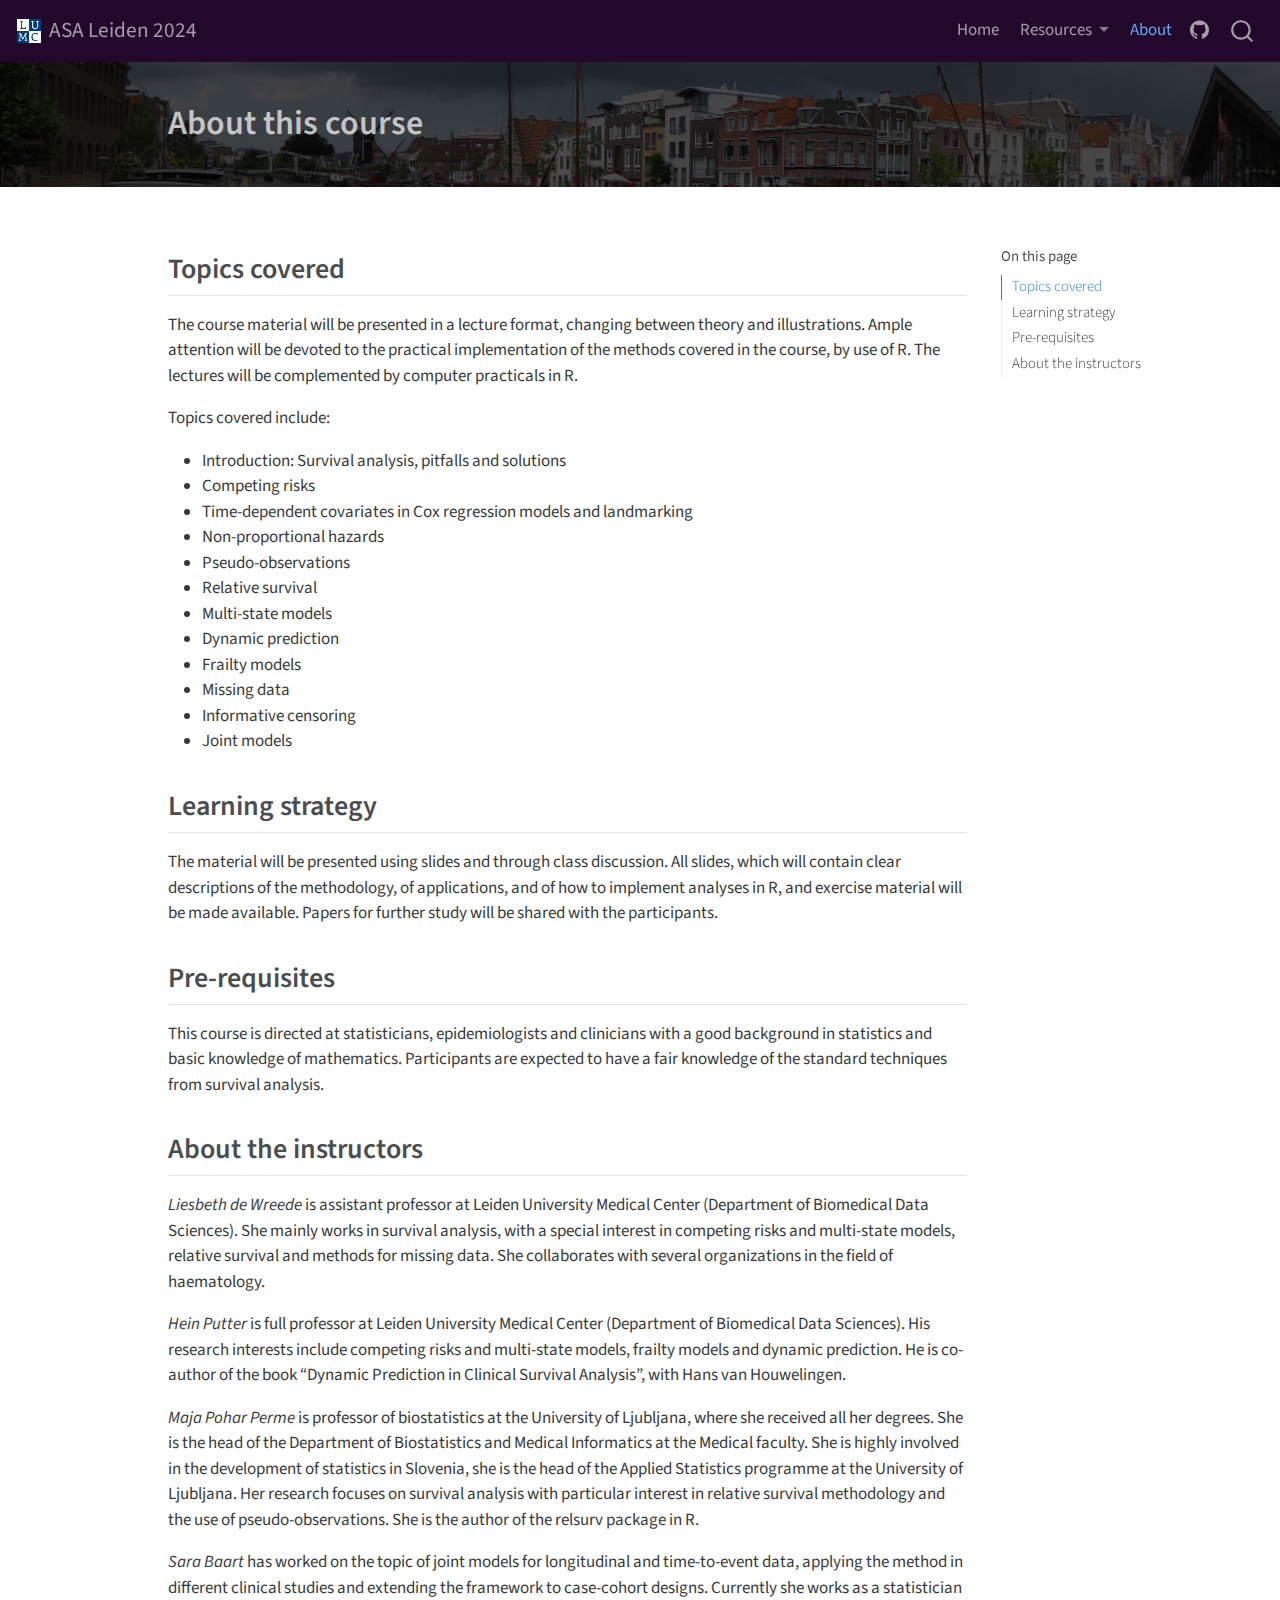
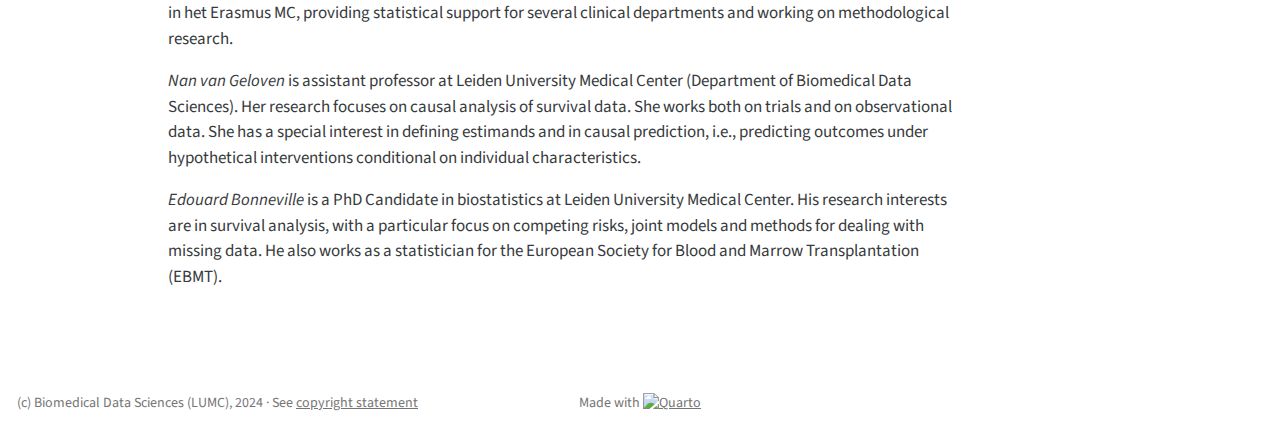
==== docs/about.html @ aadab391 "First test with docs/" ====
<!DOCTYPE html>
<html xmlns="http://www.w3.org/1999/xhtml" lang="en" xml:lang="en"><head>

<meta charset="utf-8">
<meta name="generator" content="quarto-1.3.450">

<meta name="viewport" content="width=device-width, initial-scale=1.0, user-scalable=yes">


<title>ASA Leiden 2024 - About this course</title>
<style>
code{white-space: pre-wrap;}
span.smallcaps{font-variant: small-caps;}
div.columns{display: flex; gap: min(4vw, 1.5em);}
div.column{flex: auto; overflow-x: auto;}
div.hanging-indent{margin-left: 1.5em; text-indent: -1.5em;}
ul.task-list{list-style: none;}
ul.task-list li input[type="checkbox"] {
  width: 0.8em;
  margin: 0 0.8em 0.2em -1em; /* quarto-specific, see https://github.com/quarto-dev/quarto-cli/issues/4556 */ 
  vertical-align: middle;
}
</style>


<script src="site_libs/quarto-nav/quarto-nav.js"></script>
<script src="site_libs/quarto-nav/headroom.min.js"></script>
<script src="site_libs/clipboard/clipboard.min.js"></script>
<script src="site_libs/quarto-search/autocomplete.umd.js"></script>
<script src="site_libs/quarto-search/fuse.min.js"></script>
<script src="site_libs/quarto-search/quarto-search.js"></script>
<meta name="quarto:offset" content="./">
<link href="./imgs/lumc-monogram-blauw-jpg.jpg" rel="icon" type="image/jpeg">
<script src="site_libs/quarto-html/quarto.js"></script>
<script src="site_libs/quarto-html/popper.min.js"></script>
<script src="site_libs/quarto-html/tippy.umd.min.js"></script>
<script src="site_libs/quarto-html/anchor.min.js"></script>
<link href="site_libs/quarto-html/tippy.css" rel="stylesheet">
<link href="site_libs/quarto-html/quarto-syntax-highlighting.css" rel="stylesheet" id="quarto-text-highlighting-styles">
<script src="site_libs/bootstrap/bootstrap.min.js"></script>
<link href="site_libs/bootstrap/bootstrap-icons.css" rel="stylesheet">
<link href="site_libs/bootstrap/bootstrap.min.css" rel="stylesheet" id="quarto-bootstrap" data-mode="light">
<script id="quarto-search-options" type="application/json">{
  "location": "navbar",
  "copy-button": false,
  "collapse-after": 3,
  "panel-placement": "end",
  "type": "overlay",
  "limit": 20,
  "language": {
    "search-no-results-text": "No results",
    "search-matching-documents-text": "matching documents",
    "search-copy-link-title": "Copy link to search",
    "search-hide-matches-text": "Hide additional matches",
    "search-more-match-text": "more match in this document",
    "search-more-matches-text": "more matches in this document",
    "search-clear-button-title": "Clear",
    "search-detached-cancel-button-title": "Cancel",
    "search-submit-button-title": "Submit",
    "search-label": "Search"
  }
}</script>
<style>

      .quarto-title-block .quarto-title-banner h1,
      .quarto-title-block .quarto-title-banner h2,
      .quarto-title-block .quarto-title-banner h3,
      .quarto-title-block .quarto-title-banner h4,
      .quarto-title-block .quarto-title-banner h5,
      .quarto-title-block .quarto-title-banner h6
      {
        color: lightgray;
      }

      .quarto-title-block .quarto-title-banner {
        color: lightgray;
background-image: url(imgs/leiden-banner-edit.jpg);
background-size: cover;
      }
</style>


</head>

<body class="nav-fixed">

<div id="quarto-search-results"></div>
  <header id="quarto-header" class="headroom fixed-top">
    <nav class="navbar navbar-expand-lg navbar-dark ">
      <div class="navbar-container container-fluid">
      <div class="navbar-brand-container">
    <a href="./index.html" class="navbar-brand navbar-brand-logo">
    <img src="./imgs/lumc-monogram-blauw-jpg.jpg" alt="" class="navbar-logo">
    </a>
    <a class="navbar-brand" href="./index.html">
    <span class="navbar-title">ASA Leiden 2024</span>
    </a>
  </div>
            <div id="quarto-search" class="" title="Search"></div>
          <button class="navbar-toggler" type="button" data-bs-toggle="collapse" data-bs-target="#navbarCollapse" aria-controls="navbarCollapse" aria-expanded="false" aria-label="Toggle navigation" onclick="if (window.quartoToggleHeadroom) { window.quartoToggleHeadroom(); }">
  <span class="navbar-toggler-icon"></span>
</button>
          <div class="collapse navbar-collapse" id="navbarCollapse">
            <ul class="navbar-nav navbar-nav-scroll ms-auto">
  <li class="nav-item">
    <a class="nav-link" href="./index.html" rel="" target="">
 <span class="menu-text">Home</span></a>
  </li>  
  <li class="nav-item dropdown ">
    <a class="nav-link dropdown-toggle" href="#" id="nav-menu-resources" role="button" data-bs-toggle="dropdown" aria-expanded="false" rel="" target="">
 <span class="menu-text">Resources</span>
    </a>
    <ul class="dropdown-menu dropdown-menu-end" aria-labelledby="nav-menu-resources">    
        <li>
    <a class="dropdown-item" href="./resources/schedule.html" rel="" target="">
 <span class="dropdown-text">Schedule</span></a>
  </li>  
        <li>
    <a class="dropdown-item" href="./resources/software.html" rel="" target="">
 <span class="dropdown-text">Software</span></a>
  </li>  
        <li>
    <a class="dropdown-item" href="./resources/cancellation.html" rel="" target="">
 <span class="dropdown-text">Cancellation</span></a>
  </li>  
    </ul>
  </li>
  <li class="nav-item">
    <a class="nav-link active" href="./about.html" rel="" target="" aria-current="page">
 <span class="menu-text">About</span></a>
  </li>  
  <li class="nav-item compact">
    <a class="nav-link" href="https://github.com/survival-lumc" rel="" target=""><i class="bi bi-github" role="img">
</i> 
 <span class="menu-text"></span></a>
  </li>  
</ul>
            <div class="quarto-navbar-tools">
</div>
          </div> <!-- /navcollapse -->
      </div> <!-- /container-fluid -->
    </nav>
</header>
<!-- content -->
<header id="title-block-header" class="quarto-title-block default page-columns page-full">
  <div class="quarto-title-banner page-columns page-full">
    <div class="quarto-title column-body">
      <h1 class="title">About this course</h1>
                      </div>
  </div>
    
  
  <div class="quarto-title-meta">

      
    
      
    </div>
    
  
  </header><div id="quarto-content" class="quarto-container page-columns page-rows-contents page-layout-article page-navbar">
<!-- sidebar -->
<!-- margin-sidebar -->
    <div id="quarto-margin-sidebar" class="sidebar margin-sidebar">
        <nav id="TOC" role="doc-toc" class="toc-active">
    <h2 id="toc-title">On this page</h2>
   
  <ul>
  <li><a href="#topics-covered" id="toc-topics-covered" class="nav-link active" data-scroll-target="#topics-covered">Topics covered</a></li>
  <li><a href="#learning-strategy" id="toc-learning-strategy" class="nav-link" data-scroll-target="#learning-strategy">Learning strategy</a></li>
  <li><a href="#prerequisites" id="toc-prerequisites" class="nav-link" data-scroll-target="#prerequisites">Pre‐requisites</a></li>
  <li><a href="#about-the-instructors" id="toc-about-the-instructors" class="nav-link" data-scroll-target="#about-the-instructors">About the instructors</a></li>
  </ul>
</nav>
    </div>
<!-- main -->
<main class="content quarto-banner-title-block" id="quarto-document-content">




<section id="topics-covered" class="level2">
<h2 class="anchored" data-anchor-id="topics-covered">Topics covered</h2>
<p>The course material will be presented in a lecture format, changing between theory and illustrations. Ample attention will be devoted to the practical implementation of the methods covered in the course, by use of R. The lectures will be complemented by computer practicals in R.</p>
<p>Topics covered include:</p>
<ul>
<li>Introduction: Survival analysis, pitfalls and solutions</li>
<li>Competing risks</li>
<li>Time-dependent covariates in Cox regression models and landmarking</li>
<li>Non-proportional hazards</li>
<li>Pseudo-observations</li>
<li>Relative survival</li>
<li>Multi-state models</li>
<li>Dynamic prediction</li>
<li>Frailty models</li>
<li>Missing data</li>
<li>Informative censoring</li>
<li>Joint models</li>
</ul>
</section>
<section id="learning-strategy" class="level2">
<h2 class="anchored" data-anchor-id="learning-strategy">Learning strategy</h2>
<p>The material will be presented using slides and through class discussion. All slides, which will contain clear descriptions of the methodology, of applications, and of how to implement analyses in R, and exercise material will be made available. Papers for further study will be shared with the participants.</p>
</section>
<section id="prerequisites" class="level2">
<h2 class="anchored" data-anchor-id="prerequisites">Pre‐requisites</h2>
<p>This course is directed at statisticians, epidemiologists and clinicians with a good background in statistics and basic knowledge of mathematics. Participants are expected to have a fair knowledge of the standard techniques from survival analysis.</p>
</section>
<section id="about-the-instructors" class="level2">
<h2 class="anchored" data-anchor-id="about-the-instructors">About the instructors</h2>
<p><em>Liesbeth de Wreede</em> is assistant professor at Leiden University Medical Center (Department of Biomedical Data Sciences). She mainly works in survival analysis, with a special interest in competing risks and multi-state models, relative survival and methods for missing data. She collaborates with several organizations in the field of haematology.</p>
<p><em>Hein Putter</em> is full professor at Leiden University Medical Center (Department of Biomedical Data Sciences). His research interests include competing risks and multi-state models, frailty models and dynamic prediction. He is co-author of the book “Dynamic Prediction in Clinical Survival Analysis”, with Hans van Houwelingen.</p>
<p><em>Maja Pohar Perme</em> is professor of biostatistics at the University of Ljubljana, where she received all her degrees. She is the head of the Department of Biostatistics and Medical Informatics at the Medical faculty. She is highly involved in the development of statistics in Slovenia, she is the head of the Applied Statistics programme at the University of Ljubljana. Her research focuses on survival analysis with particular interest in relative survival methodology and the use of pseudo-observations. She is the author of the relsurv package in R.</p>
<p><em>Sara Baart</em> has worked on the topic of joint models for longitudinal and time-to-event data, applying the method in different clinical studies and extending the framework to case-cohort designs. Currently she works as a statistician in het Erasmus MC, providing statistical support for several clinical departments and working on methodological research.</p>
<p><em>Nan van Geloven</em> is assistant professor at Leiden University Medical Center (Department of Biomedical Data Sciences). Her research focuses on causal analysis of survival data. She works both on trials and on observational data. She has a special interest in defining estimands and in causal prediction, i.e., predicting outcomes under hypothetical interventions conditional on individual characteristics.</p>
<p><em>Edouard Bonneville</em> is a PhD Candidate in biostatistics at Leiden University Medical Center. His research interests are in survival analysis, with a particular focus on competing risks, joint models and methods for dealing with missing data. He also works as a statistician for the European Society for Blood and Marrow Transplantation (EBMT).</p>


</section>

</main> <!-- /main -->
<script id="quarto-html-after-body" type="application/javascript">
window.document.addEventListener("DOMContentLoaded", function (event) {
  const toggleBodyColorMode = (bsSheetEl) => {
    const mode = bsSheetEl.getAttribute("data-mode");
    const bodyEl = window.document.querySelector("body");
    if (mode === "dark") {
      bodyEl.classList.add("quarto-dark");
      bodyEl.classList.remove("quarto-light");
    } else {
      bodyEl.classList.add("quarto-light");
      bodyEl.classList.remove("quarto-dark");
    }
  }
  const toggleBodyColorPrimary = () => {
    const bsSheetEl = window.document.querySelector("link#quarto-bootstrap");
    if (bsSheetEl) {
      toggleBodyColorMode(bsSheetEl);
    }
  }
  toggleBodyColorPrimary();  
  const icon = "";
  const anchorJS = new window.AnchorJS();
  anchorJS.options = {
    placement: 'right',
    icon: icon
  };
  anchorJS.add('.anchored');
  const isCodeAnnotation = (el) => {
    for (const clz of el.classList) {
      if (clz.startsWith('code-annotation-')) {                     
        return true;
      }
    }
    return false;
  }
  const clipboard = new window.ClipboardJS('.code-copy-button', {
    text: function(trigger) {
      const codeEl = trigger.previousElementSibling.cloneNode(true);
      for (const childEl of codeEl.children) {
        if (isCodeAnnotation(childEl)) {
          childEl.remove();
        }
      }
      return codeEl.innerText;
    }
  });
  clipboard.on('success', function(e) {
    // button target
    const button = e.trigger;
    // don't keep focus
    button.blur();
    // flash "checked"
    button.classList.add('code-copy-button-checked');
    var currentTitle = button.getAttribute("title");
    button.setAttribute("title", "Copied!");
    let tooltip;
    if (window.bootstrap) {
      button.setAttribute("data-bs-toggle", "tooltip");
      button.setAttribute("data-bs-placement", "left");
      button.setAttribute("data-bs-title", "Copied!");
      tooltip = new bootstrap.Tooltip(button, 
        { trigger: "manual", 
          customClass: "code-copy-button-tooltip",
          offset: [0, -8]});
      tooltip.show();    
    }
    setTimeout(function() {
      if (tooltip) {
        tooltip.hide();
        button.removeAttribute("data-bs-title");
        button.removeAttribute("data-bs-toggle");
        button.removeAttribute("data-bs-placement");
      }
      button.setAttribute("title", currentTitle);
      button.classList.remove('code-copy-button-checked');
    }, 1000);
    // clear code selection
    e.clearSelection();
  });
  function tippyHover(el, contentFn) {
    const config = {
      allowHTML: true,
      content: contentFn,
      maxWidth: 500,
      delay: 100,
      arrow: false,
      appendTo: function(el) {
          return el.parentElement;
      },
      interactive: true,
      interactiveBorder: 10,
      theme: 'quarto',
      placement: 'bottom-start'
    };
    window.tippy(el, config); 
  }
  const noterefs = window.document.querySelectorAll('a[role="doc-noteref"]');
  for (var i=0; i<noterefs.length; i++) {
    const ref = noterefs[i];
    tippyHover(ref, function() {
      // use id or data attribute instead here
      let href = ref.getAttribute('data-footnote-href') || ref.getAttribute('href');
      try { href = new URL(href).hash; } catch {}
      const id = href.replace(/^#\/?/, "");
      const note = window.document.getElementById(id);
      return note.innerHTML;
    });
  }
      let selectedAnnoteEl;
      const selectorForAnnotation = ( cell, annotation) => {
        let cellAttr = 'data-code-cell="' + cell + '"';
        let lineAttr = 'data-code-annotation="' +  annotation + '"';
        const selector = 'span[' + cellAttr + '][' + lineAttr + ']';
        return selector;
      }
      const selectCodeLines = (annoteEl) => {
        const doc = window.document;
        const targetCell = annoteEl.getAttribute("data-target-cell");
        const targetAnnotation = annoteEl.getAttribute("data-target-annotation");
        const annoteSpan = window.document.querySelector(selectorForAnnotation(targetCell, targetAnnotation));
        const lines = annoteSpan.getAttribute("data-code-lines").split(",");
        const lineIds = lines.map((line) => {
          return targetCell + "-" + line;
        })
        let top = null;
        let height = null;
        let parent = null;
        if (lineIds.length > 0) {
            //compute the position of the single el (top and bottom and make a div)
            const el = window.document.getElementById(lineIds[0]);
            top = el.offsetTop;
            height = el.offsetHeight;
            parent = el.parentElement.parentElement;
          if (lineIds.length > 1) {
            const lastEl = window.document.getElementById(lineIds[lineIds.length - 1]);
            const bottom = lastEl.offsetTop + lastEl.offsetHeight;
            height = bottom - top;
          }
          if (top !== null && height !== null && parent !== null) {
            // cook up a div (if necessary) and position it 
            let div = window.document.getElementById("code-annotation-line-highlight");
            if (div === null) {
              div = window.document.createElement("div");
              div.setAttribute("id", "code-annotation-line-highlight");
              div.style.position = 'absolute';
              parent.appendChild(div);
            }
            div.style.top = top - 2 + "px";
            div.style.height = height + 4 + "px";
            let gutterDiv = window.document.getElementById("code-annotation-line-highlight-gutter");
            if (gutterDiv === null) {
              gutterDiv = window.document.createElement("div");
              gutterDiv.setAttribute("id", "code-annotation-line-highlight-gutter");
              gutterDiv.style.position = 'absolute';
              const codeCell = window.document.getElementById(targetCell);
              const gutter = codeCell.querySelector('.code-annotation-gutter');
              gutter.appendChild(gutterDiv);
            }
            gutterDiv.style.top = top - 2 + "px";
            gutterDiv.style.height = height + 4 + "px";
          }
          selectedAnnoteEl = annoteEl;
        }
      };
      const unselectCodeLines = () => {
        const elementsIds = ["code-annotation-line-highlight", "code-annotation-line-highlight-gutter"];
        elementsIds.forEach((elId) => {
          const div = window.document.getElementById(elId);
          if (div) {
            div.remove();
          }
        });
        selectedAnnoteEl = undefined;
      };
      // Attach click handler to the DT
      const annoteDls = window.document.querySelectorAll('dt[data-target-cell]');
      for (const annoteDlNode of annoteDls) {
        annoteDlNode.addEventListener('click', (event) => {
          const clickedEl = event.target;
          if (clickedEl !== selectedAnnoteEl) {
            unselectCodeLines();
            const activeEl = window.document.querySelector('dt[data-target-cell].code-annotation-active');
            if (activeEl) {
              activeEl.classList.remove('code-annotation-active');
            }
            selectCodeLines(clickedEl);
            clickedEl.classList.add('code-annotation-active');
          } else {
            // Unselect the line
            unselectCodeLines();
            clickedEl.classList.remove('code-annotation-active');
          }
        });
      }
  const findCites = (el) => {
    const parentEl = el.parentElement;
    if (parentEl) {
      const cites = parentEl.dataset.cites;
      if (cites) {
        return {
          el,
          cites: cites.split(' ')
        };
      } else {
        return findCites(el.parentElement)
      }
    } else {
      return undefined;
    }
  };
  var bibliorefs = window.document.querySelectorAll('a[role="doc-biblioref"]');
  for (var i=0; i<bibliorefs.length; i++) {
    const ref = bibliorefs[i];
    const citeInfo = findCites(ref);
    if (citeInfo) {
      tippyHover(citeInfo.el, function() {
        var popup = window.document.createElement('div');
        citeInfo.cites.forEach(function(cite) {
          var citeDiv = window.document.createElement('div');
          citeDiv.classList.add('hanging-indent');
          citeDiv.classList.add('csl-entry');
          var biblioDiv = window.document.getElementById('ref-' + cite);
          if (biblioDiv) {
            citeDiv.innerHTML = biblioDiv.innerHTML;
          }
          popup.appendChild(citeDiv);
        });
        return popup.innerHTML;
      });
    }
  }
});
</script>
</div> <!-- /content -->
<footer class="footer">
  <div class="nav-footer">
    <div class="nav-footer-left">(c) Biomedical Data Sciences (LUMC), 2024 · See <a href="./copyright.html">copyright statement</a></div>   
    <div class="nav-footer-center">Made with <a href="https://quarto.org/"><img src="https://quarto.org/quarto.png" class="img-fluid" alt="Quarto" width="65"></a></div>
    <div class="nav-footer-right">
      &nbsp;
    </div>
  </div>
</footer>



</body></html>
---- docs/site_libs/quarto-html/tippy.css ----
.tippy-box[data-animation=fade][data-state=hidden]{opacity:0}[data-tippy-root]{max-width:calc(100vw - 10px)}.tippy-box{position:relative;background-color:#333;color:#fff;border-radius:4px;font-size:14px;line-height:1.4;white-space:normal;outline:0;transition-property:transform,visibility,opacity}.tippy-box[data-placement^=top]>.tippy-arrow{bottom:0}.tippy-box[data-placement^=top]>.tippy-arrow:before{bottom:-7px;left:0;border-width:8px 8px 0;border-top-color:initial;transform-origin:center top}.tippy-box[data-placement^=bottom]>.tippy-arrow{top:0}.tippy-box[data-placement^=bottom]>.tippy-arrow:before{top:-7px;left:0;border-width:0 8px 8px;border-bottom-color:initial;transform-origin:center bottom}.tippy-box[data-placement^=left]>.tippy-arrow{right:0}.tippy-box[data-placement^=left]>.tippy-arrow:before{border-width:8px 0 8px 8px;border-left-color:initial;right:-7px;transform-origin:center left}.tippy-box[data-placement^=right]>.tippy-arrow{left:0}.tippy-box[data-placement^=right]>.tippy-arrow:before{left:-7px;border-width:8px 8px 8px 0;border-right-color:initial;transform-origin:center right}.tippy-box[data-inertia][data-state=visible]{transition-timing-function:cubic-bezier(.54,1.5,.38,1.11)}.tippy-arrow{width:16px;height:16px;color:#333}.tippy-arrow:before{content:"";position:absolute;border-color:transparent;border-style:solid}.tippy-content{position:relative;padding:5px 9px;z-index:1}
---- docs/site_libs/quarto-html/quarto-syntax-highlighting.css ----
/* quarto syntax highlight colors */
:root {
  --quarto-hl-ot-color: #003B4F;
  --quarto-hl-at-color: #657422;
  --quarto-hl-ss-color: #20794D;
  --quarto-hl-an-color: #5E5E5E;
  --quarto-hl-fu-color: #4758AB;
  --quarto-hl-st-color: #20794D;
  --quarto-hl-cf-color: #003B4F;
  --quarto-hl-op-color: #5E5E5E;
  --quarto-hl-er-color: #AD0000;
  --quarto-hl-bn-color: #AD0000;
  --quarto-hl-al-color: #AD0000;
  --quarto-hl-va-color: #111111;
  --quarto-hl-bu-color: inherit;
  --quarto-hl-ex-color: inherit;
  --quarto-hl-pp-color: #AD0000;
  --quarto-hl-in-color: #5E5E5E;
  --quarto-hl-vs-color: #20794D;
  --quarto-hl-wa-color: #5E5E5E;
  --quarto-hl-do-color: #5E5E5E;
  --quarto-hl-im-color: #00769E;
  --quarto-hl-ch-color: #20794D;
  --quarto-hl-dt-color: #AD0000;
  --quarto-hl-fl-color: #AD0000;
  --quarto-hl-co-color: #5E5E5E;
  --quarto-hl-cv-color: #5E5E5E;
  --quarto-hl-cn-color: #8f5902;
  --quarto-hl-sc-color: #5E5E5E;
  --quarto-hl-dv-color: #AD0000;
  --quarto-hl-kw-color: #003B4F;
}

/* other quarto variables */
:root {
  --quarto-font-monospace: SFMono-Regular, Menlo, Monaco, Consolas, "Liberation Mono", "Courier New", monospace;
}

pre > code.sourceCode > span {
  color: #003B4F;
}

code span {
  color: #003B4F;
}

code.sourceCode > span {
  color: #003B4F;
}

div.sourceCode,
div.sourceCode pre.sourceCode {
  color: #003B4F;
}

code span.ot {
  color: #003B4F;
  font-style: inherit;
}

code span.at {
  color: #657422;
  font-style: inherit;
}

code span.ss {
  color: #20794D;
  font-style: inherit;
}

code span.an {
  color: #5E5E5E;
  font-style: inherit;
}

code span.fu {
  color: #4758AB;
  font-style: inherit;
}

code span.st {
  color: #20794D;
  font-style: inherit;
}

code span.cf {
  color: #003B4F;
  font-style: inherit;
}

code span.op {
  color: #5E5E5E;
  font-style: inherit;
}

code span.er {
  color: #AD0000;
  font-style: inherit;
}

code span.bn {
  color: #AD0000;
  font-style: inherit;
}

code span.al {
  color: #AD0000;
  font-style: inherit;
}

code span.va {
  color: #111111;
  font-style: inherit;
}

code span.bu {
  font-style: inherit;
}

code span.ex {
  font-style: inherit;
}

code span.pp {
  color: #AD0000;
  font-style: inherit;
}

code span.in {
  color: #5E5E5E;
  font-style: inherit;
}

code span.vs {
  color: #20794D;
  font-style: inherit;
}

code span.wa {
  color: #5E5E5E;
  font-style: italic;
}

code span.do {
  color: #5E5E5E;
  font-style: italic;
}

code span.im {
  color: #00769E;
  font-style: inherit;
}

code span.ch {
  color: #20794D;
  font-style: inherit;
}

code span.dt {
  color: #AD0000;
  font-style: inherit;
}

code span.fl {
  color: #AD0000;
  font-style: inherit;
}

code span.co {
  color: #5E5E5E;
  font-style: inherit;
}

code span.cv {
  color: #5E5E5E;
  font-style: italic;
}

code span.cn {
  color: #8f5902;
  font-style: inherit;
}

code span.sc {
  color: #5E5E5E;
  font-style: inherit;
}

code span.dv {
  color: #AD0000;
  font-style: inherit;
}

code span.kw {
  color: #003B4F;
  font-style: inherit;
}

.prevent-inlining {
  content: "</";
}

/*# sourceMappingURL=debc5d5d77c3f9108843748ff7464032.css.map */
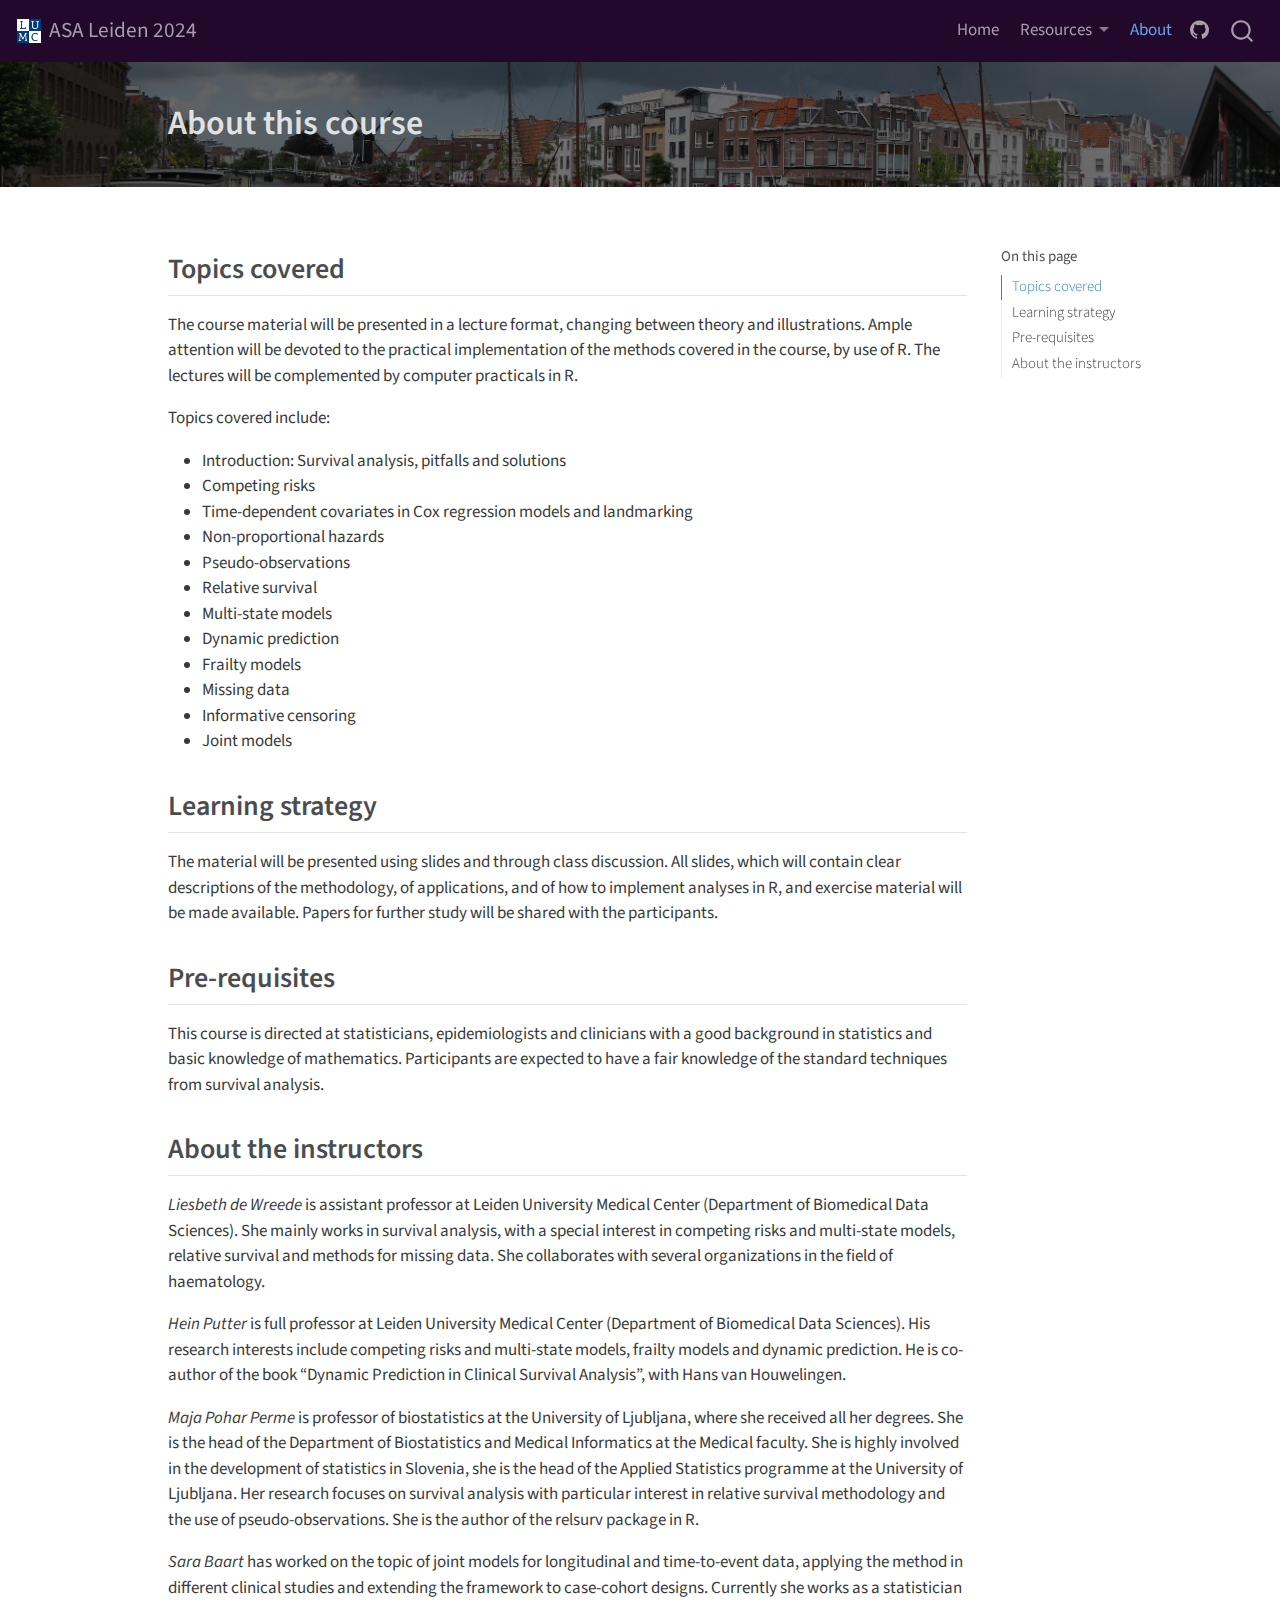
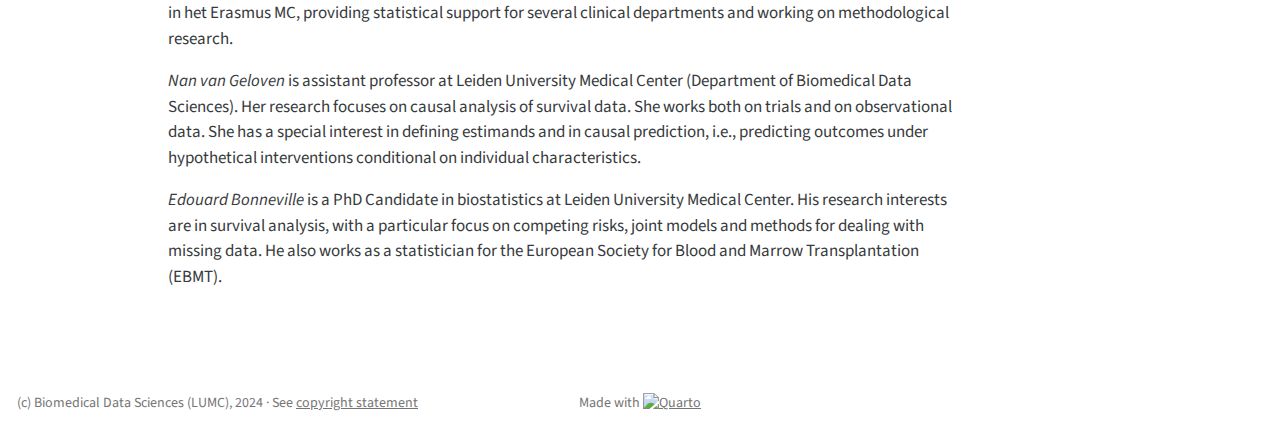
==== commit 7d2706ed: "Lighten up banner" ====
--- a/docs/about.html
+++ b/docs/about.html
@@ -60,26 +60,9 @@
     "search-label": "Search"
   }
 }</script>
-<style>
-
-      .quarto-title-block .quarto-title-banner h1,
-      .quarto-title-block .quarto-title-banner h2,
-      .quarto-title-block .quarto-title-banner h3,
-      .quarto-title-block .quarto-title-banner h4,
-      .quarto-title-block .quarto-title-banner h5,
-      .quarto-title-block .quarto-title-banner h6
-      {
-        color: lightgray;
-      }
-
-      .quarto-title-block .quarto-title-banner {
-        color: lightgray;
-background-image: url(imgs/leiden-banner-edit.jpg);
-background-size: cover;
-      }
-</style>
-
-
+
+
+<link rel="stylesheet" href="styles.css">
 </head>
 
 <body class="nav-fixed">
--- a/docs/styles.css
+++ b/docs/styles.css
@@ -0,0 +1,6 @@
+.quarto-title-block .quarto-title-banner {
+    color: #F0F0F0;
+    background-image: linear-gradient(rgba(0, 0, 0, .55), rgba(0, 0, 0, .55)),
+                      url(imgs/Leiden-NL-Banner-2_original-resized.jpg);
+    background-size: cover;
+}
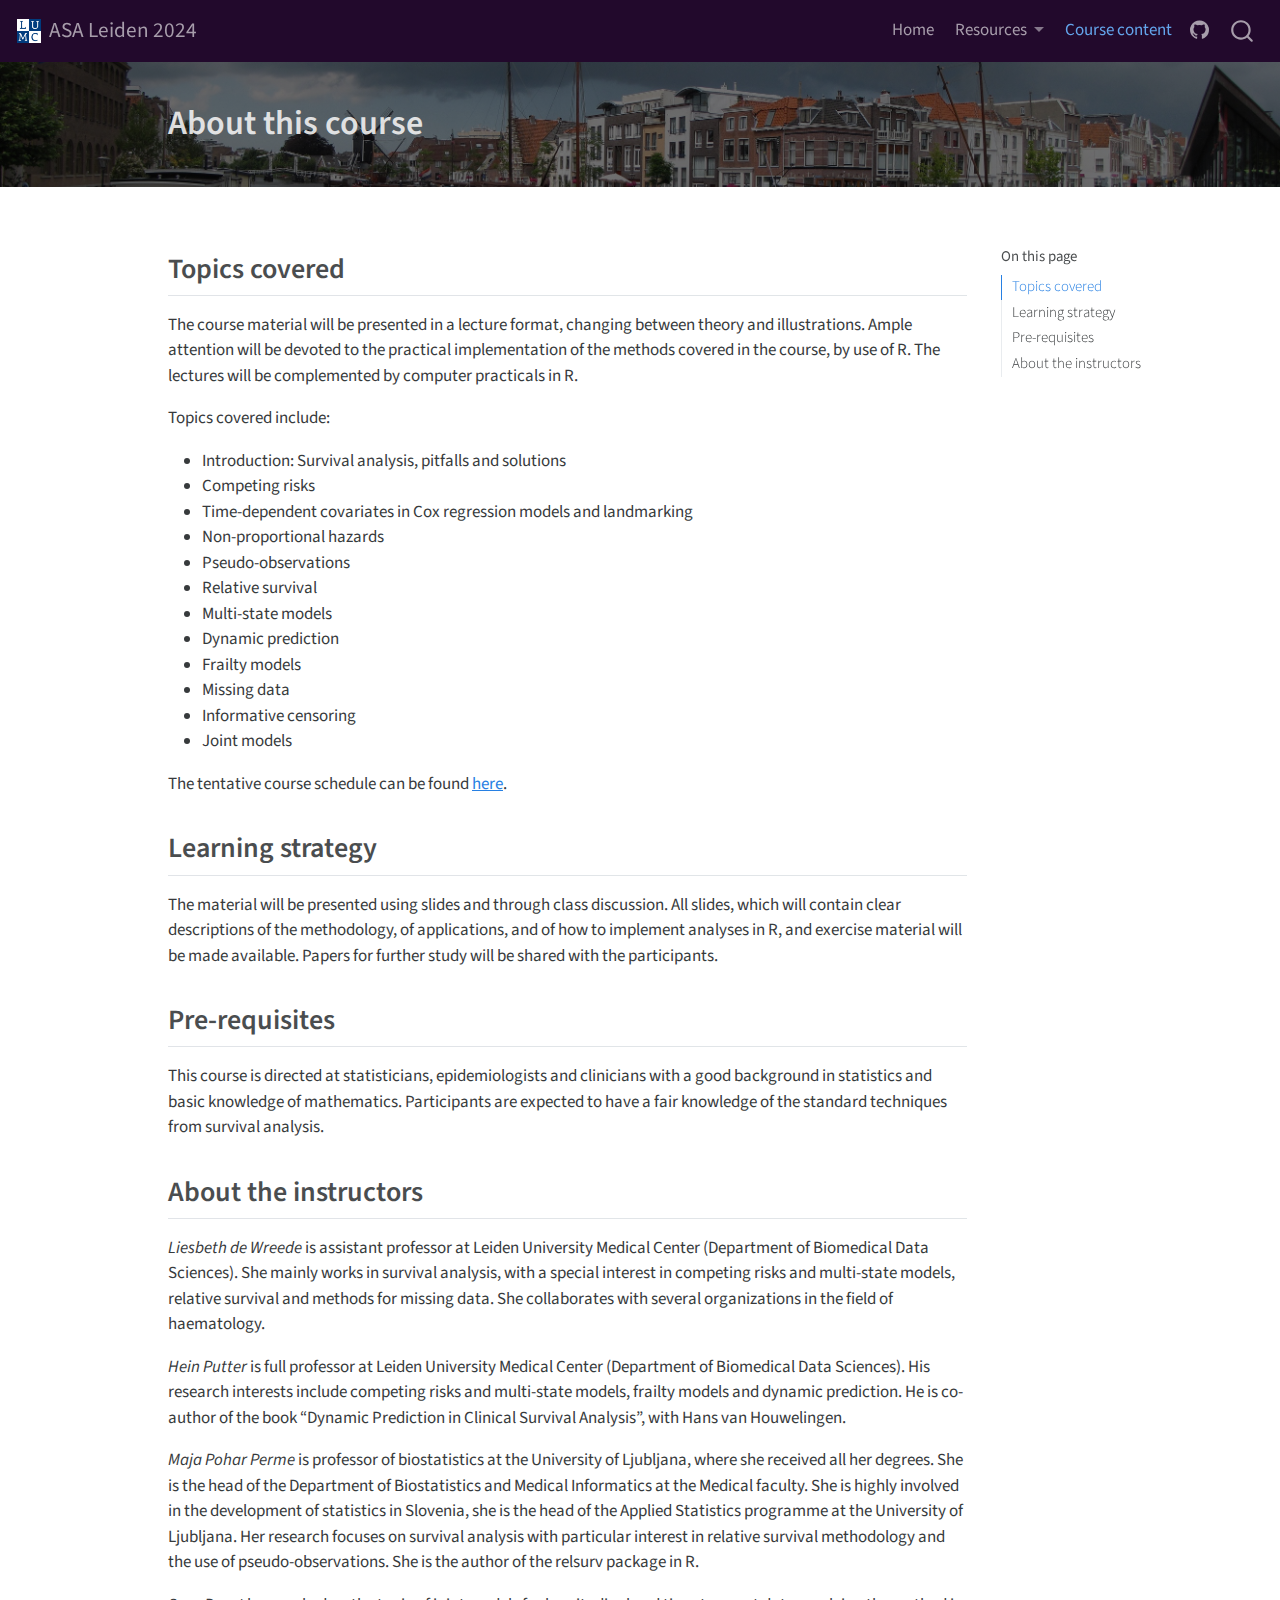
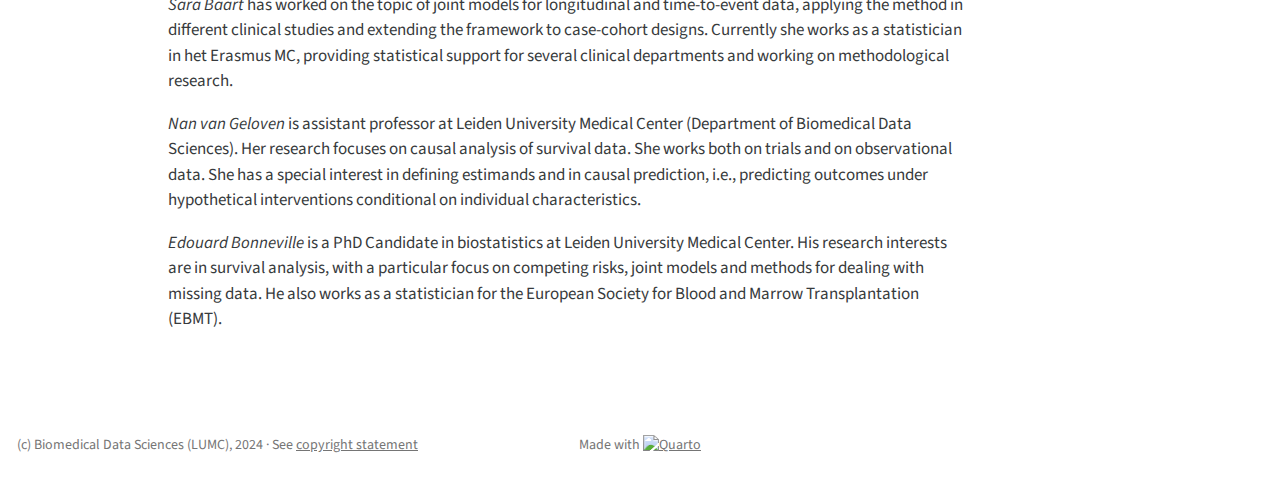
==== commit 5eba0da9: "Edit navigation text" ====
--- a/docs/about.html
+++ b/docs/about.html
@@ -110,7 +110,7 @@
   </li>
   <li class="nav-item">
     <a class="nav-link active" href="./about.html" rel="" target="" aria-current="page">
- <span class="menu-text">About</span></a>
+ <span class="menu-text">Course content</span></a>
   </li>  
   <li class="nav-item compact">
     <a class="nav-link" href="https://github.com/survival-lumc" rel="" target=""><i class="bi bi-github" role="img">
@@ -180,6 +180,7 @@
 <li>Informative censoring</li>
 <li>Joint models</li>
 </ul>
+<p>The tentative course schedule can be found <a href="./resources/schedule.html">here</a>.</p>
 </section>
 <section id="learning-strategy" class="level2">
 <h2 class="anchored" data-anchor-id="learning-strategy">Learning strategy</h2>
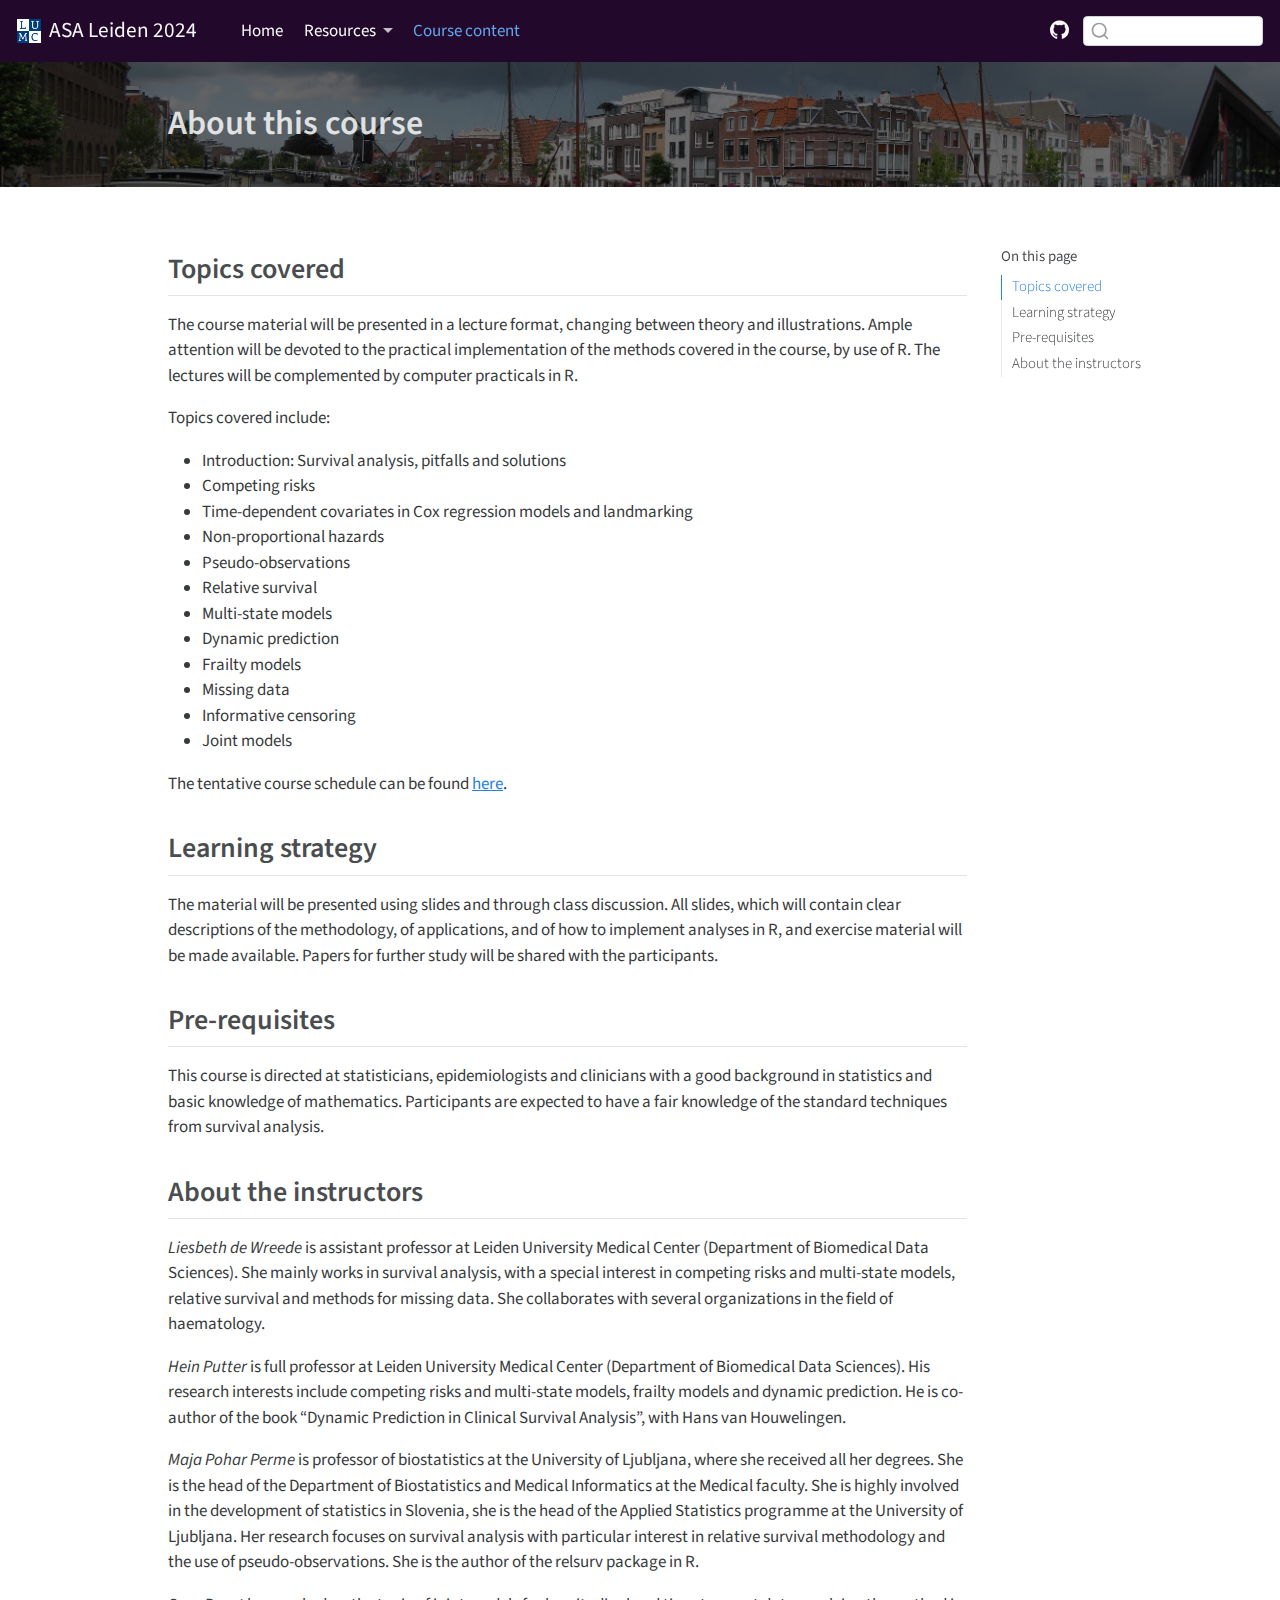
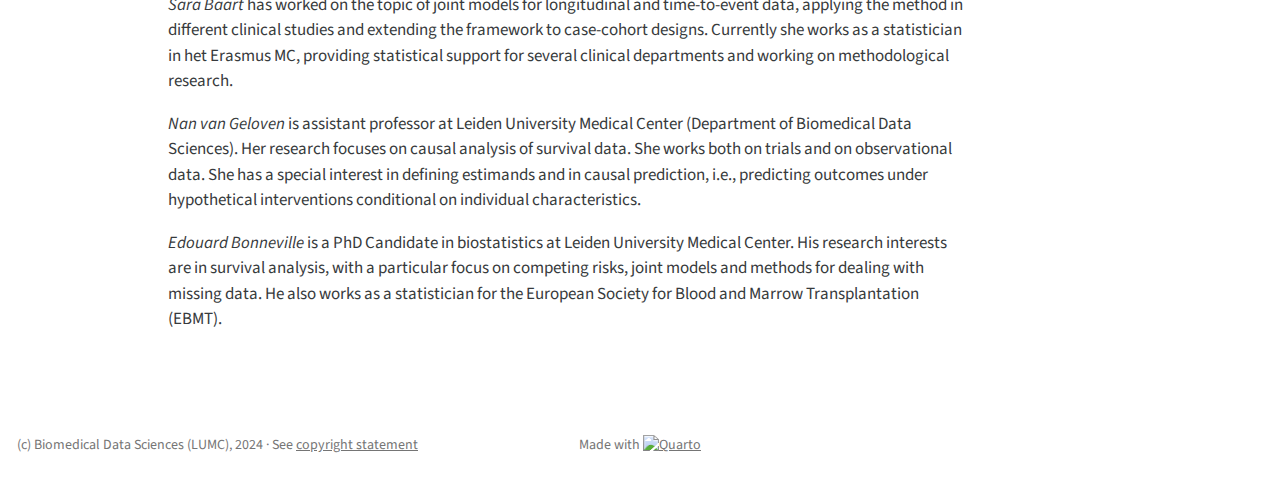
==== commit 1586a153: "Some design fixes" ====
--- a/docs/about.html
+++ b/docs/about.html
@@ -24,7 +24,6 @@
 
 
 <script src="site_libs/quarto-nav/quarto-nav.js"></script>
-<script src="site_libs/quarto-nav/headroom.min.js"></script>
 <script src="site_libs/clipboard/clipboard.min.js"></script>
 <script src="site_libs/quarto-search/autocomplete.umd.js"></script>
 <script src="site_libs/quarto-search/fuse.min.js"></script>
@@ -45,7 +44,7 @@
   "copy-button": false,
   "collapse-after": 3,
   "panel-placement": "end",
-  "type": "overlay",
+  "type": "textbox",
   "limit": 20,
   "language": {
     "search-no-results-text": "No results",
@@ -84,7 +83,7 @@
   <span class="navbar-toggler-icon"></span>
 </button>
           <div class="collapse navbar-collapse" id="navbarCollapse">
-            <ul class="navbar-nav navbar-nav-scroll ms-auto">
+            <ul class="navbar-nav navbar-nav-scroll me-auto">
   <li class="nav-item">
     <a class="nav-link" href="./index.html" rel="" target="">
  <span class="menu-text">Home</span></a>
@@ -93,7 +92,7 @@
     <a class="nav-link dropdown-toggle" href="#" id="nav-menu-resources" role="button" data-bs-toggle="dropdown" aria-expanded="false" rel="" target="">
  <span class="menu-text">Resources</span>
     </a>
-    <ul class="dropdown-menu dropdown-menu-end" aria-labelledby="nav-menu-resources">    
+    <ul class="dropdown-menu" aria-labelledby="nav-menu-resources">    
         <li>
     <a class="dropdown-item" href="./resources/schedule.html" rel="" target="">
  <span class="dropdown-text">Schedule</span></a>
@@ -112,6 +111,8 @@
     <a class="nav-link active" href="./about.html" rel="" target="" aria-current="page">
  <span class="menu-text">Course content</span></a>
   </li>  
+</ul>
+            <ul class="navbar-nav navbar-nav-scroll ms-auto">
   <li class="nav-item compact">
     <a class="nav-link" href="https://github.com/survival-lumc" rel="" target=""><i class="bi bi-github" role="img">
 </i> 
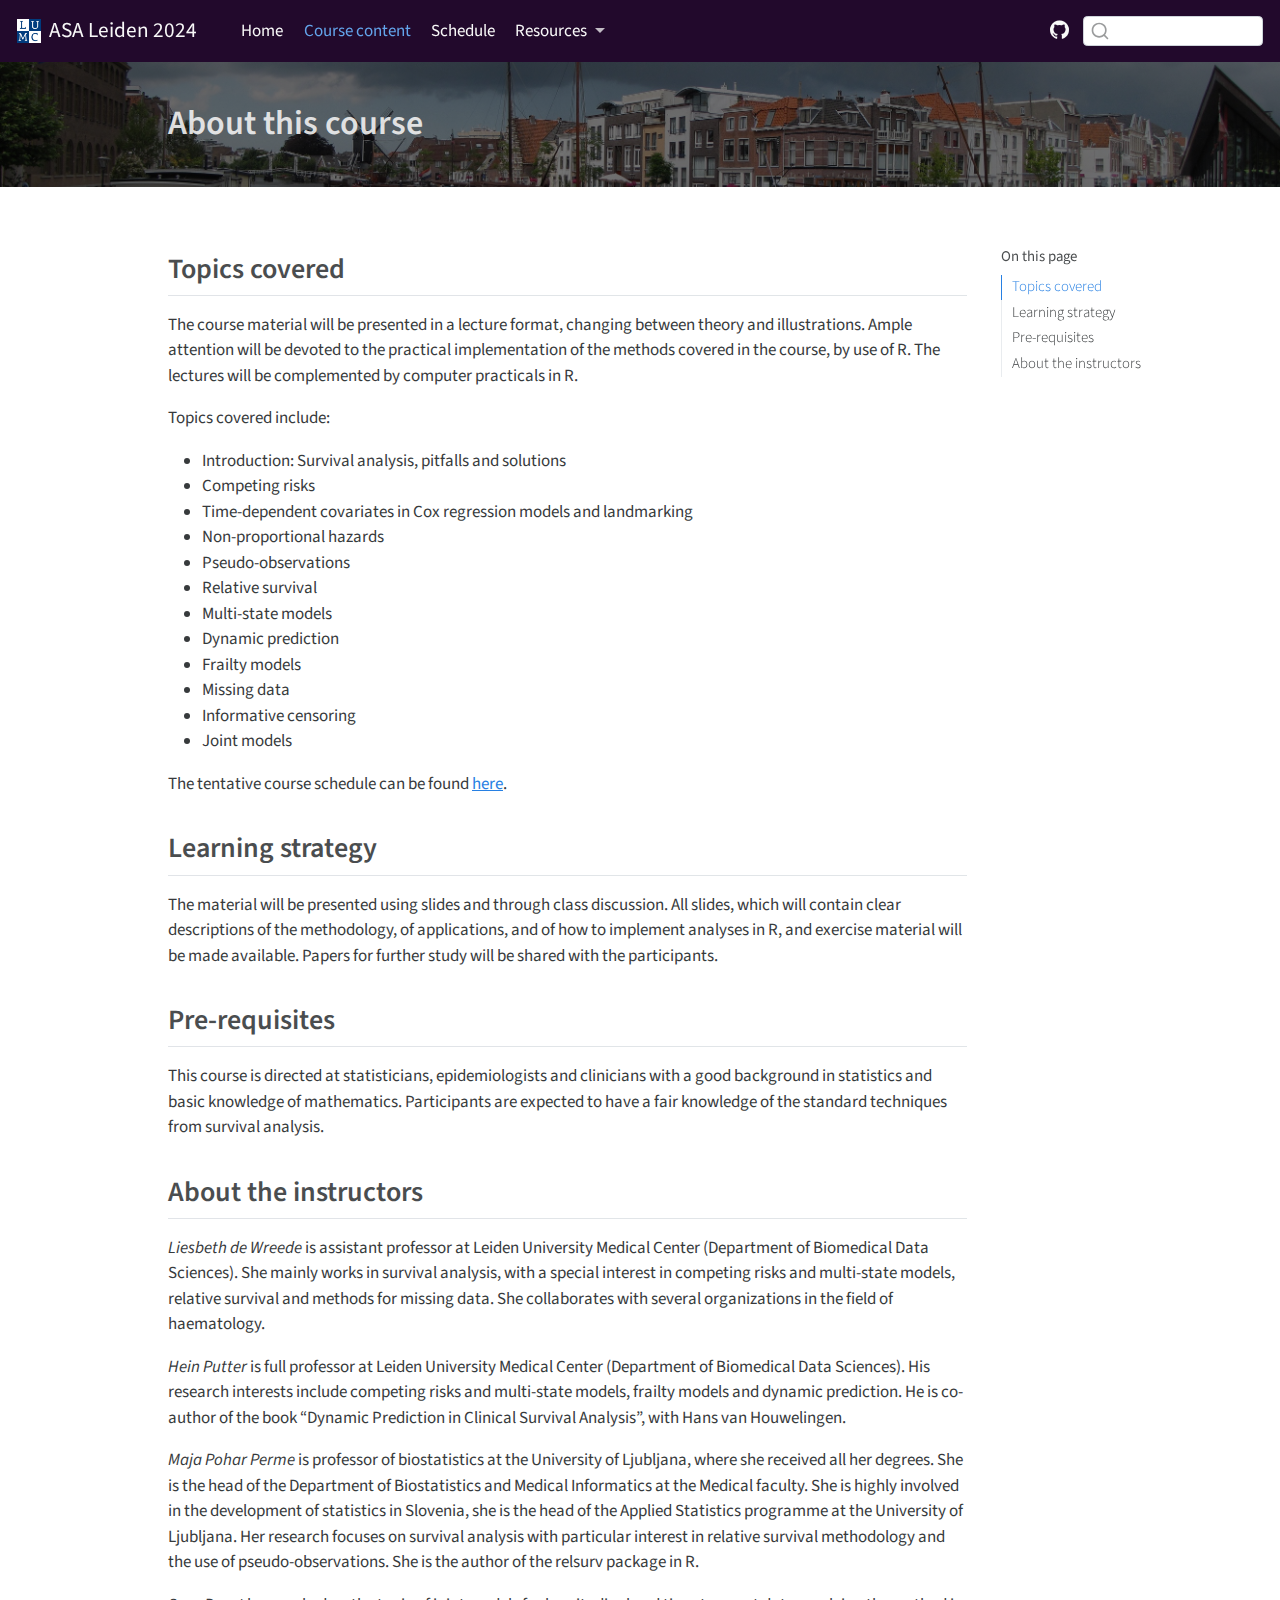
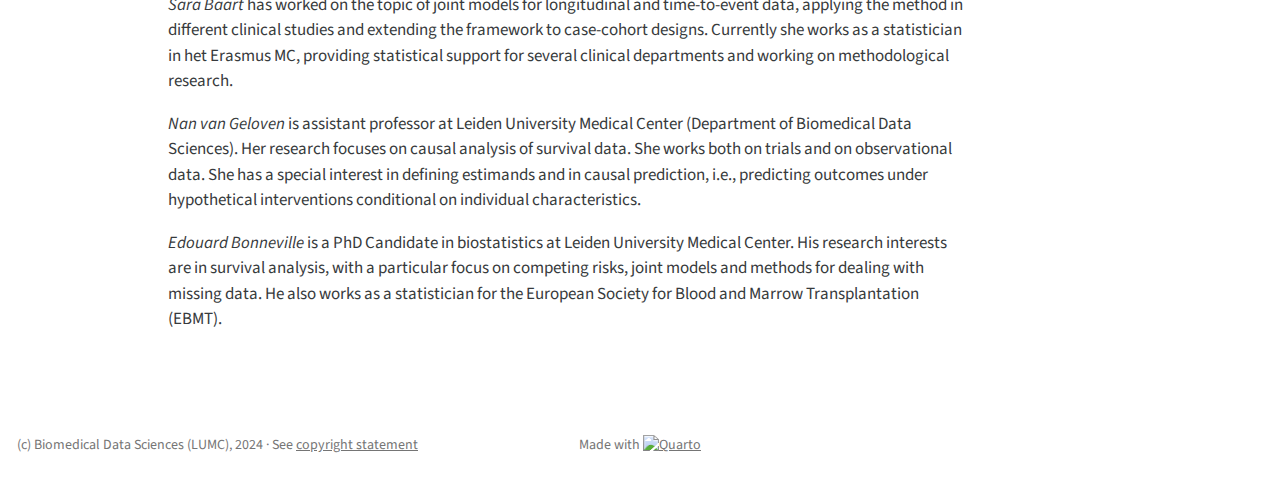
==== commit ef8e3a10: "And a couple more" ====
--- a/docs/about.html
+++ b/docs/about.html
@@ -88,29 +88,25 @@
     <a class="nav-link" href="./index.html" rel="" target="">
  <span class="menu-text">Home</span></a>
   </li>  
+  <li class="nav-item">
+    <a class="nav-link active" href="./about.html" rel="" target="" aria-current="page">
+ <span class="menu-text">Course content</span></a>
+  </li>  
+  <li class="nav-item">
+    <a class="nav-link" href="./resources/schedule.html" rel="" target="">
+ <span class="menu-text">Schedule</span></a>
+  </li>  
   <li class="nav-item dropdown ">
     <a class="nav-link dropdown-toggle" href="#" id="nav-menu-resources" role="button" data-bs-toggle="dropdown" aria-expanded="false" rel="" target="">
  <span class="menu-text">Resources</span>
     </a>
     <ul class="dropdown-menu" aria-labelledby="nav-menu-resources">    
         <li>
-    <a class="dropdown-item" href="./resources/schedule.html" rel="" target="">
- <span class="dropdown-text">Schedule</span></a>
-  </li>  
-        <li>
-    <a class="dropdown-item" href="./resources/software.html" rel="" target="">
- <span class="dropdown-text">Software</span></a>
-  </li>  
-        <li>
     <a class="dropdown-item" href="./resources/cancellation.html" rel="" target="">
- <span class="dropdown-text">Cancellation</span></a>
+ <span class="dropdown-text">Cancellation policy</span></a>
   </li>  
     </ul>
   </li>
-  <li class="nav-item">
-    <a class="nav-link active" href="./about.html" rel="" target="" aria-current="page">
- <span class="menu-text">Course content</span></a>
-  </li>  
 </ul>
             <ul class="navbar-nav navbar-nav-scroll ms-auto">
   <li class="nav-item compact">
